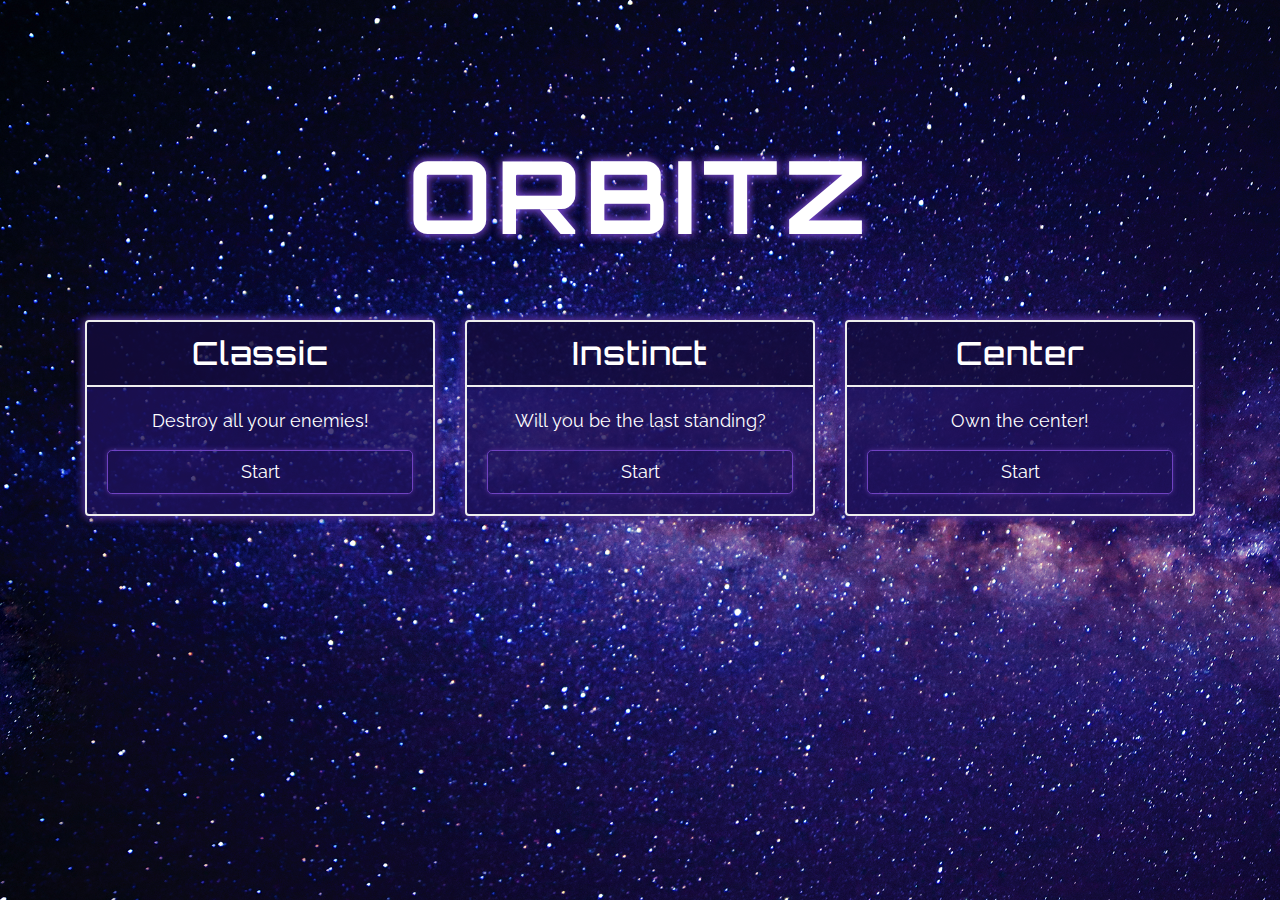
==== nye/index.html @ e964dbc4 "Más botonios" ====
<!doctype html>
<html>
<head>
    <meta charset="utf-8">
    <title>ORBITZ</title>
    <meta name="viewport" content="width=device-width, initial-scale=1">
    <meta http-equiv="X-UA-Compatible" content="IE=edge">
    <link rel="stylesheet" href="css/cyborg.css">
    <link rel="stylesheet" href="css/estilos.css">
    <link href="https://fonts.googleapis.com/css?family=Orbitron:400,500,900|Raleway:400,600" rel="stylesheet">
</head>
<body>
<div class="container">
    <h1>ORBITZ</h1>
    <!-- Modos de juego -->
    <div class="row center" id="modos">
        <div class="col-md-4">
            <div class="card text-white bg-primary mb-3">
                <div class="card-header"><h4 class="card-title">Classic</h4></div>
                <div class="card-body">

                    <p class="card-text">
                        Destroy all your enemies!
                    </p>

                    <a class="btn btn-outline-primary btn-lg btn-block btn_start" id="start_classic">Start</a>
                </div>
            </div>
        </div>
        <div class="col-md-4">
            <div class="card text-white bg-primary mb-3">
                <div class="card-header"><h4 class="card-title">Instinct</h4></div>
                <div class="card-body">

                    <p class="card-text">
                        Will you be the last standing?
                    </p>
                    <a class="btn btn-outline-primary btn-lg btn-block btn_start" id="start_instint">Start</a>
                </div>
            </div>
        </div>
        <div class="col-md-4">
            <div class="card text-white bg-primary mb-3">
                <div class="card-header"><h4 class="card-title">Center</h4></div>
                <div class="card-body">

                    <p class="card-text">Own the center!</p>

                    <a class="btn btn-outline-primary btn-lg btn-block btn_start" id="start_center">Start</a>
                </div>
            </div>
        </div>


    </div>

    <!-- Interfaz -->
    <div class="card text-white bg-primary mb-3" style="display: none" id="interfaz">
        <div class="card-header"><h4 class="card-title">Game options</h4></div>
        <div class="card-body card-text">

            <div class="row">
                <div class="col-md-3 col-sm-6" id="player_1">
                    <p>
                        <svg width="20" height="20">
                            <rect width="20" height="20" style="fill:#000099;" rx="2" ry="2"></rect>
                        </svg>&nbsp;&nbsp;&nbsp;

                        Space key
                    </p>
                </div>
                <div class="col-md-3 col-sm-6" id="player_2">
                    <p>
                        <svg width="20" height="20">
                            <rect width="20" height="20" style="fill:#990000;" rx="2" ry="2"></rect>
                        </svg>&nbsp;&nbsp;&nbsp;

                        Enter key
                    </p>
                </div>
                <div class="col-md-3 col-sm-6" id="player_3" style="opacity:0">
                    <p>
                        <svg width="20" height="20">
                            <rect width="20" height="20" style="fill:#009900;" rx="2" ry="2"></rect>
                        </svg>&nbsp;&nbsp;&nbsp;

                        Q key
                    </p>
                </div>
                <div class="col-md-3 col-sm-6" id="player_4" style="opacity:0">
                    <p>
                        <svg width="20" height="20">
                            <rect width="20" height="20" style="fill:#999900;" rx="2" ry="2"></rect>
                        </svg>&nbsp;&nbsp;&nbsp;

                        Dot key (.)
                    </p>
                </div>
            </div>

            <a class="btn btn-outline-primary" id="addPlayer">Add player</a>
            <a class="btn btn-outline-primary disabled" id="removePlayer">Remove player</a>

            <form action="">

                <br>

                <label>
                    <a class="btn btn-outline-primary active" id="blackholes">Black holes</a>
                </label>
                <label id="harmlessLabel">&nbsp;&gt;&gt;
                    <a class="btn btn-outline-primary" id="harmless">Harmless</a>
                </label>
                <br>
                <a class="btn btn-outline-primary btn-block btn-lg" id="initGame">Start game!</a>
            </form>

        </div>
    </div>
</div>

<audio src="../snd/curves_julien_menu.mp3" autoplay loop style="display: none"></audio>
<script>
    // Iniciar partida
    const addPlayer = document.getElementById('addPlayer');
    const removePlayer = document.getElementById('removePlayer');
    const blackholes = document.getElementById('blackholes');
    const harmlessLabel = document.getElementById('harmlessLabel');
    const harmless = document.getElementById('harmless');
    const initGame = document.getElementById('initGame');

    // Al hacer click en los botones iniciales, pasar a la siguiente pantalla
    const botones = document.getElementsByClassName('btn_start');
    Array.prototype.filter.call(botones, function (value) {
        value.onclick = function (ev) {
            document.getElementById('modos').style.display = 'none';
            document.getElementById('interfaz').style.display = 'block';
        }
    });

    // Añadir jugador
    let jugadoresN = 2;
    addPlayer.onclick = function (ev) {
        if (jugadoresN < 4) {
            ++jugadoresN;
        }
        actualizar();
    };

    removePlayer.onclick = function (ev) {
        if (jugadoresN > 2) {
            --jugadoresN;
        }
        actualizar();
    };
    
    function actualizar() {
        if (jugadoresN === 4) {
            addPlayer.classList.add("disabled");
        } else {
            addPlayer.classList.remove("disabled");
        }

        if (jugadoresN === 2) {
            removePlayer.classList.add("disabled");
        } else {
            removePlayer.classList.remove("disabled");
        }
        for (let i = 1; i <= 4; ++i) {
            let mostrar = i <= jugadoresN;
            document.getElementById('player_' + i).style.opacity = (mostrar ? "1" : "0");
        }
    }

    blackholes.onchange = function(ev) {
        harmlessLabel.style.display = (this.checked ? 'inline-block' : 'none');
    };

    initGame.onclick = function() {
        alert("empiesa no mas");
    };

    let toggle = function(ev) {
        if (ev.classList.contains("active")) {
            ev.classList.remove("active");
        } else {
            ev.classList.add("active");
        }
    };

    blackholes.onclick = function(ev) {
        toggle(this);
        if (this.classList.contains("active")) {
            harmlessLabel.style.display = "inline-block";
        } else {
            harmlessLabel.style.display = "none";
        }
    };

    harmless.onclick = function(ev) {
        toggle(this);
    }



</script>

</body>
</html>
---- nye/css/estilos.css ----
html {
    animation: example 200s infinite;
    animation-timing-function: linear;
    background: url('../../img/background_fijo.jpg') repeat fixed;
    background-position-y: 50%;
    background-size: auto 100%;
    background-color: black;
    height: 100%;
    width: 100%;
}

/* The animation code */
@keyframes example {
    from {
        background-position-x: 0;
    }
    to {
        background-position-x: 2627px;
    }
}


.card {
    background-color: rgba(30, 18, 90, 0.8) !important;
    border: 2px solid #EEE;
    box-shadow: 0 0 10px #4b2d91, 0 0 10px #4b2d91;
}

svg {
    display: inline-block;
    vertical-align: middle;
    border: 1px solid #eeeeee;
    border-radius: 5px;
}

.center {
   text-align: center
}
.card-text {
    font-size: 1.3em
}

.btn {
    box-shadow: 0 0 5px #4b2d91;
}

.card-header {
    padding: 0.75rem 1.25rem;
    margin-bottom: 0;
    background-color: rgba(0, 0, 0, 0.3);
    border-bottom: 2px solid #eee;
    font-weight: 500;
    letter-spacing: 1px;
}
h1, h2, h3, h4 {
    font-family: orbitron, sans-serif;
}

h4.card-title {
    margin-bottom: 0
}
body {
    font-family: Raleway, arial, sans-serif;
    background: inherit;
    margin: 15vh auto;
}

h1 {
    text-align: center;
    font-weight: bolder;
    font-size: 101px;
    letter-spacing: 5px;
    margin-bottom: 4rem;
    text-shadow: 0 0 10px #6f42c1, 0 0 10px #6f42c1;
}
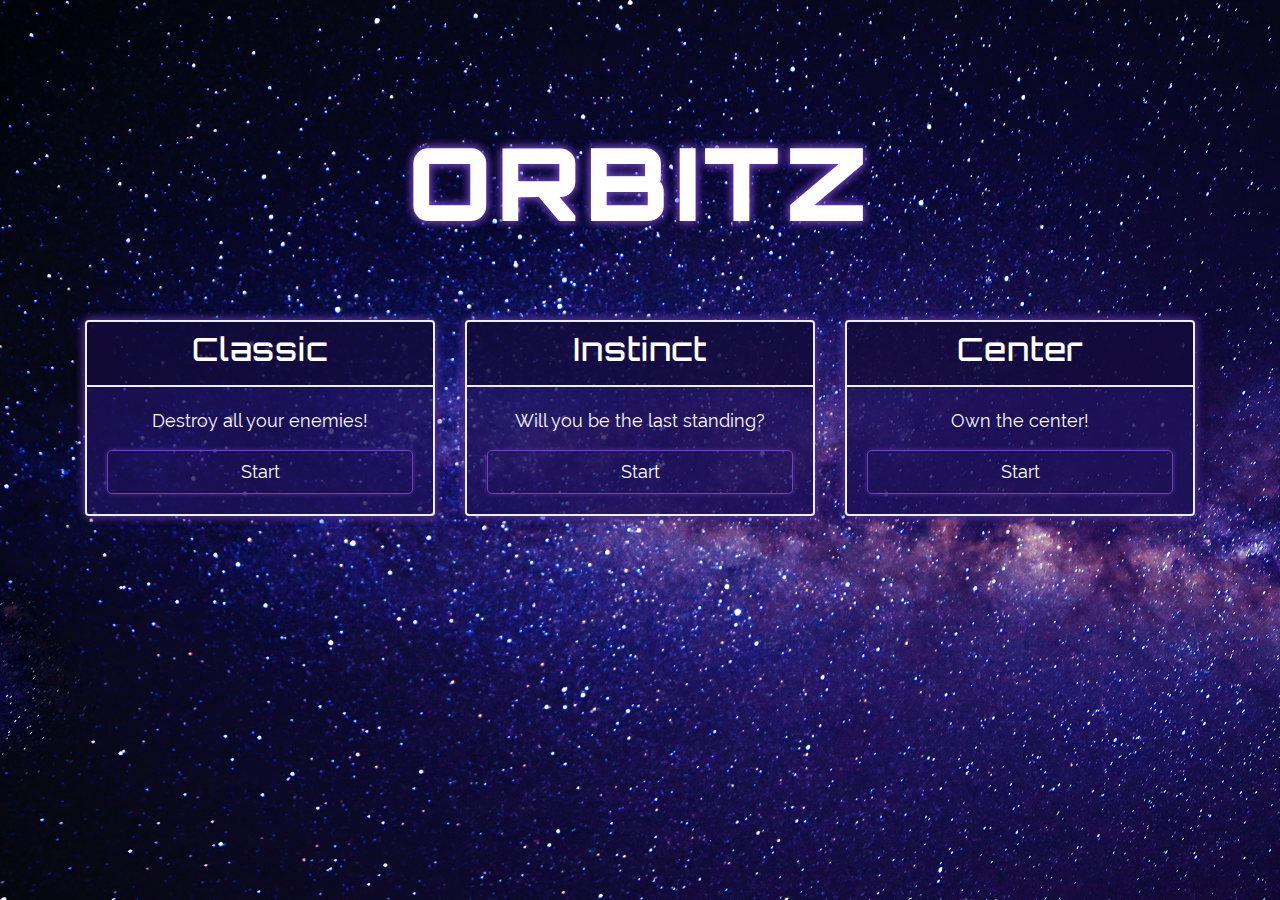
==== commit eb193a39: "Fuentes corregidas y tiempo" ====
--- a/nye/index.html
+++ b/nye/index.html
@@ -7,7 +7,8 @@
     <meta http-equiv="X-UA-Compatible" content="IE=edge">
     <link rel="stylesheet" href="css/cyborg.css">
     <link rel="stylesheet" href="css/estilos.css">
-    <link href="https://fonts.googleapis.com/css?family=Orbitron:400,500,900|Raleway:400,600" rel="stylesheet">
+    <!-- <link href="https://fonts.googleapis.com/css?family=Orbitron:400,500,900|Raleway:400,600" rel="stylesheet"> -->
+    <link rel="stylesheet" href="css/fonts.css">
 </head>
 <body>
 <div class="container">
@@ -15,7 +16,7 @@
     <!-- Modos de juego -->
     <div class="row center" id="modos">
         <div class="col-md-4">
-            <div class="card text-white bg-primary mb-3">
+            <div class="card text-white bg-primary">
                 <div class="card-header"><h4 class="card-title">Classic</h4></div>
                 <div class="card-body">
 
@@ -28,7 +29,7 @@
             </div>
         </div>
         <div class="col-md-4">
-            <div class="card text-white bg-primary mb-3">
+            <div class="card text-white bg-primary">
                 <div class="card-header"><h4 class="card-title">Instinct</h4></div>
                 <div class="card-body">
 
@@ -40,7 +41,7 @@
             </div>
         </div>
         <div class="col-md-4">
-            <div class="card text-white bg-primary mb-3">
+            <div class="card text-white bg-primary">
                 <div class="card-header"><h4 class="card-title">Center</h4></div>
                 <div class="card-body">
 
@@ -55,155 +56,72 @@
     </div>
 
     <!-- Interfaz -->
-    <div class="card text-white bg-primary mb-3" style="display: none" id="interfaz">
+    <div class="card text-white bg-primary" style="display: none" id="interfaz">
         <div class="card-header"><h4 class="card-title">Game options</h4></div>
         <div class="card-body card-text">
+            <div class="row">
+                <!-- Players -->
+                <div class="col-md-6">
+                    <h5 class="mb-3">Players</h5>
+                    <div id="player_1">
+                        <p>
+                            <svg width="20" height="20">
+                                <rect width="20" height="20" style="fill:#000099;" rx="2" ry="2"></rect>
+                            </svg>&nbsp;&nbsp;&nbsp;
 
-            <div class="row">
-                <div class="col-md-3 col-sm-6" id="player_1">
+                            Space key
+                        </p>
+                    </div>
+                    <div id="player_2">
+                        <p>
+                            <svg width="20" height="20">
+                                <rect width="20" height="20" style="fill:#990000;" rx="2" ry="2"></rect>
+                            </svg>&nbsp;&nbsp;&nbsp;
+
+                            Enter key
+                        </p>
+                    </div>
+                    <div id="player_3" style="opacity:0">
+                        <p>
+                            <svg width="20" height="20">
+                                <rect width="20" height="20" style="fill:#009900;" rx="2" ry="2"></rect>
+                            </svg>&nbsp;&nbsp;&nbsp;
+
+                            Q key
+                        </p>
+                    </div>
+                    <div id="player_4" style="opacity:0">
+                        <p>
+                            <svg width="20" height="20">
+                                <rect width="20" height="20" style="fill:#999900;" rx="2" ry="2"></rect>
+                            </svg>&nbsp;&nbsp;&nbsp;
+
+                            Dot key (.)
+                        </p>
+                    </div>
+
+                    <a class="btn btn-outline-primary" id="addPlayer">Add player</a>
+                    <a class="btn btn-outline-primary disabled" id="removePlayer">Remove player</a>
+                </div>
+                <!-- Opciones -->
+                <div class="col-md-6">
+                    <h5 class="mb-3 mt-4">Options</h5>
                     <p>
-                        <svg width="20" height="20">
-                            <rect width="20" height="20" style="fill:#000099;" rx="2" ry="2"></rect>
-                        </svg>&nbsp;&nbsp;&nbsp;
-
-                        Space key
+                        <a class="btn btn-outline-primary active" id="blackholes">Black holes</a>
+                        <a class="btn btn-outline-primary" id="harmless">Harmless</a>
                     </p>
-                </div>
-                <div class="col-md-3 col-sm-6" id="player_2">
                     <p>
-                        <svg width="20" height="20">
-                            <rect width="20" height="20" style="fill:#990000;" rx="2" ry="2"></rect>
-                        </svg>&nbsp;&nbsp;&nbsp;
-
-                        Enter key
-                    </p>
-                </div>
-                <div class="col-md-3 col-sm-6" id="player_3" style="opacity:0">
-                    <p>
-                        <svg width="20" height="20">
-                            <rect width="20" height="20" style="fill:#009900;" rx="2" ry="2"></rect>
-                        </svg>&nbsp;&nbsp;&nbsp;
-
-                        Q key
-                    </p>
-                </div>
-                <div class="col-md-3 col-sm-6" id="player_4" style="opacity:0">
-                    <p>
-                        <svg width="20" height="20">
-                            <rect width="20" height="20" style="fill:#999900;" rx="2" ry="2"></rect>
-                        </svg>&nbsp;&nbsp;&nbsp;
-
-                        Dot key (.)
+                        <a class="btn btn-outline-primary" id="time" data-time="0">Infinite time</a>
                     </p>
                 </div>
             </div>
-
-            <a class="btn btn-outline-primary" id="addPlayer">Add player</a>
-            <a class="btn btn-outline-primary disabled" id="removePlayer">Remove player</a>
-
-            <form action="">
-
-                <br>
-
-                <label>
-                    <a class="btn btn-outline-primary active" id="blackholes">Black holes</a>
-                </label>
-                <label id="harmlessLabel">&nbsp;&gt;&gt;
-                    <a class="btn btn-outline-primary" id="harmless">Harmless</a>
-                </label>
-                <br>
-                <a class="btn btn-outline-primary btn-block btn-lg" id="initGame">Start game!</a>
-            </form>
-
+            <a class="btn btn-outline-primary btn-block btn-lg mt-3" id="initGame">Start game!</a>
         </div>
     </div>
 </div>
 
 <audio src="../snd/curves_julien_menu.mp3" autoplay loop style="display: none"></audio>
-<script>
-    // Iniciar partida
-    const addPlayer = document.getElementById('addPlayer');
-    const removePlayer = document.getElementById('removePlayer');
-    const blackholes = document.getElementById('blackholes');
-    const harmlessLabel = document.getElementById('harmlessLabel');
-    const harmless = document.getElementById('harmless');
-    const initGame = document.getElementById('initGame');
-
-    // Al hacer click en los botones iniciales, pasar a la siguiente pantalla
-    const botones = document.getElementsByClassName('btn_start');
-    Array.prototype.filter.call(botones, function (value) {
-        value.onclick = function (ev) {
-            document.getElementById('modos').style.display = 'none';
-            document.getElementById('interfaz').style.display = 'block';
-        }
-    });
-
-    // Añadir jugador
-    let jugadoresN = 2;
-    addPlayer.onclick = function (ev) {
-        if (jugadoresN < 4) {
-            ++jugadoresN;
-        }
-        actualizar();
-    };
-
-    removePlayer.onclick = function (ev) {
-        if (jugadoresN > 2) {
-            --jugadoresN;
-        }
-        actualizar();
-    };
-    
-    function actualizar() {
-        if (jugadoresN === 4) {
-            addPlayer.classList.add("disabled");
-        } else {
-            addPlayer.classList.remove("disabled");
-        }
-
-        if (jugadoresN === 2) {
-            removePlayer.classList.add("disabled");
-        } else {
-            removePlayer.classList.remove("disabled");
-        }
-        for (let i = 1; i <= 4; ++i) {
-            let mostrar = i <= jugadoresN;
-            document.getElementById('player_' + i).style.opacity = (mostrar ? "1" : "0");
-        }
-    }
-
-    blackholes.onchange = function(ev) {
-        harmlessLabel.style.display = (this.checked ? 'inline-block' : 'none');
-    };
-
-    initGame.onclick = function() {
-        alert("empiesa no mas");
-    };
-
-    let toggle = function(ev) {
-        if (ev.classList.contains("active")) {
-            ev.classList.remove("active");
-        } else {
-            ev.classList.add("active");
-        }
-    };
-
-    blackholes.onclick = function(ev) {
-        toggle(this);
-        if (this.classList.contains("active")) {
-            harmlessLabel.style.display = "inline-block";
-        } else {
-            harmlessLabel.style.display = "none";
-        }
-    };
-
-    harmless.onclick = function(ev) {
-        toggle(this);
-    }
-
-
-
-</script>
+<script src="menu.js"></script>
 
 </body>
 </html>--- a/nye/css/fonts.css
+++ b/nye/css/fonts.css
@@ -0,0 +1,56 @@
+/* latin */
+@font-face {
+    font-family: 'Orbitron';
+    font-style: normal;
+    font-weight: 400;
+    src: local('Orbitron Regular'), local('Orbitron-Regular'), url(fonts/yMJRMIlzdpvBhQQL_Qq7dy0.woff2) format('woff2');
+    unicode-range: U+0000-00FF, U+0131, U+0152-0153, U+02BB-02BC, U+02C6, U+02DA, U+02DC, U+2000-206F, U+2074, U+20AC, U+2122, U+2191, U+2193, U+2212, U+2215, U+FEFF, U+FFFD;
+}
+/* latin */
+@font-face {
+    font-family: 'Orbitron';
+    font-style: normal;
+    font-weight: 500;
+    src: local('Orbitron Medium'), local('Orbitron-Medium'), url(fonts/yMJWMIlzdpvBhQQL_QJIVDh2qtA.woff2) format('woff2');
+    unicode-range: U+0000-00FF, U+0131, U+0152-0153, U+02BB-02BC, U+02C6, U+02DA, U+02DC, U+2000-206F, U+2074, U+20AC, U+2122, U+2191, U+2193, U+2212, U+2215, U+FEFF, U+FFFD;
+}
+/* latin */
+@font-face {
+    font-family: 'Orbitron';
+    font-style: normal;
+    font-weight: 900;
+    src: local('Orbitron Black'), local('Orbitron-Black'), url(fonts/yMJWMIlzdpvBhQQL_QI4UDh2qtA.woff2) format('woff2');
+    unicode-range: U+0000-00FF, U+0131, U+0152-0153, U+02BB-02BC, U+02C6, U+02DA, U+02DC, U+2000-206F, U+2074, U+20AC, U+2122, U+2191, U+2193, U+2212, U+2215, U+FEFF, U+FFFD;
+}
+/* latin-ext */
+@font-face {
+    font-family: 'Raleway';
+    font-style: normal;
+    font-weight: 400;
+    src: local('Raleway'), local('Raleway-Regular'), url(fonts/1Ptug8zYS_SKggPNyCMIT5lu.woff2) format('woff2');
+    unicode-range: U+0100-024F, U+0259, U+1E00-1EFF, U+2020, U+20A0-20AB, U+20AD-20CF, U+2113, U+2C60-2C7F, U+A720-A7FF;
+}
+/* latin */
+@font-face {
+    font-family: 'Raleway';
+    font-style: normal;
+    font-weight: 400;
+    src: local('Raleway'), local('Raleway-Regular'), url(fonts/1Ptug8zYS_SKggPNyC0ITw.woff2) format('woff2');
+    unicode-range: U+0000-00FF, U+0131, U+0152-0153, U+02BB-02BC, U+02C6, U+02DA, U+02DC, U+2000-206F, U+2074, U+20AC, U+2122, U+2191, U+2193, U+2212, U+2215, U+FEFF, U+FFFD;
+}
+/* latin-ext */
+@font-face {
+    font-family: 'Raleway';
+    font-style: normal;
+    font-weight: 600;
+    src: local('Raleway SemiBold'), local('Raleway-SemiBold'), url(fonts/1Ptrg8zYS_SKggPNwPIsWqhPAMif.woff2) format('woff2');
+    unicode-range: U+0100-024F, U+0259, U+1E00-1EFF, U+2020, U+20A0-20AB, U+20AD-20CF, U+2113, U+2C60-2C7F, U+A720-A7FF;
+}
+/* latin */
+@font-face {
+    font-family: 'Raleway';
+    font-style: normal;
+    font-weight: 600;
+    src: local('Raleway SemiBold'), local('Raleway-SemiBold'), url(fonts/1Ptrg8zYS_SKggPNwPIsWqZPAA.woff2) format('woff2');
+    unicode-range: U+0000-00FF, U+0131, U+0152-0153, U+02BB-02BC, U+02C6, U+02DA, U+02DC, U+2000-206F, U+2074, U+20AC, U+2122, U+2191, U+2193, U+2212, U+2215, U+FEFF, U+FFFD;
+}
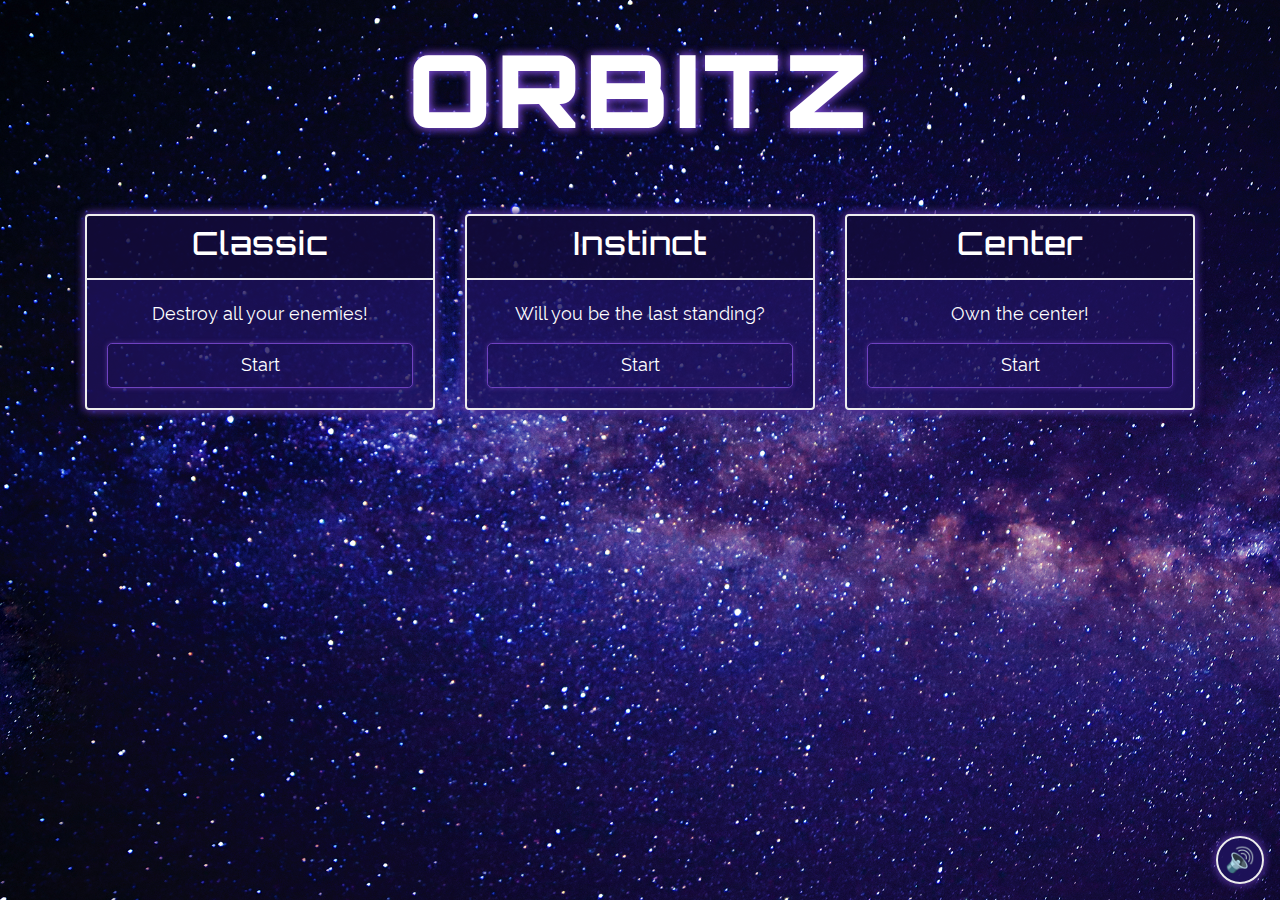
==== commit 7db0ed1e: "Algunas cosillas" ====
--- a/nye/index.html
+++ b/nye/index.html
@@ -15,7 +15,7 @@
     <h1>ORBITZ</h1>
     <!-- Modos de juego -->
     <div class="row center" id="modos">
-        <div class="col-md-4">
+        <div class="col-md-4 mb-3">
             <div class="card text-white bg-primary">
                 <div class="card-header"><h4 class="card-title">Classic</h4></div>
                 <div class="card-body">
@@ -28,7 +28,7 @@
                 </div>
             </div>
         </div>
-        <div class="col-md-4">
+        <div class="col-md-4 mb-3">
             <div class="card text-white bg-primary">
                 <div class="card-header"><h4 class="card-title">Instinct</h4></div>
                 <div class="card-body">
@@ -40,7 +40,7 @@
                 </div>
             </div>
         </div>
-        <div class="col-md-4">
+        <div class="col-md-4 mb-3">
             <div class="card text-white bg-primary">
                 <div class="card-header"><h4 class="card-title">Center</h4></div>
                 <div class="card-body">
@@ -120,7 +120,9 @@
     </div>
 </div>
 
-<audio src="../snd/curves_julien_menu.mp3" autoplay loop style="display: none"></audio>
+<button id="mute" data-sound="1">🔊</button>
+
+<audio src="../snd/curves_julien_menu.mp3" id="sonido" autoplay loop></audio>
 <script src="menu.js"></script>
 
 </body>
--- a/nye/css/estilos.css
+++ b/nye/css/estilos.css
@@ -19,7 +19,6 @@
     }
 }
 
-
 .card {
     background-color: rgba(30, 18, 90, 0.8) !important;
     border: 2px solid #EEE;
@@ -34,8 +33,9 @@
 }
 
 .center {
-   text-align: center
+    text-align: center
 }
+
 .card-text {
     font-size: 1.3em
 }
@@ -52,6 +52,7 @@
     font-weight: 500;
     letter-spacing: 1px;
 }
+
 h1, h2, h3, h4 {
     font-family: orbitron, sans-serif;
 }
@@ -59,10 +60,11 @@
 h4.card-title {
     margin-bottom: 0
 }
+
 body {
     font-family: Raleway, arial, sans-serif;
     background: inherit;
-    margin: 15vh auto;
+    margin: 3em;
 }
 
 h1 {
@@ -70,6 +72,47 @@
     font-weight: bolder;
     font-size: 101px;
     letter-spacing: 5px;
-    margin-bottom: 4rem;
+    margin-bottom: 0.5em;
     text-shadow: 0 0 10px #6f42c1, 0 0 10px #6f42c1;
+}
+
+#mute {
+    position: fixed;
+    right: 1rem;
+    bottom: 1rem;
+    font-size: 1.5rem;
+    border-radius: 100%;
+    width: 3rem;
+    height: 3rem;
+    text-align: center;
+    background-color: rgba(30, 18, 90, 0.95) !important;
+    border: 2px solid #EEE;
+    box-shadow: 0 0 10px #4b2d91, 0 0 10px #4b2d91;
+    padding: 0;
+}
+
+#sonido {
+    display: none
+}
+
+/* Pantallas medianas */
+@media (max-width: 767px) {
+    h1 {
+        font-size: 70px
+    }
+}
+
+/* Pantallas enanas */
+@media (max-width: 575px) {
+    h1 {
+        font-size: 2.5rem
+    }
+
+    h4 {
+        font-size: 1.5rem
+    }
+
+    body {
+        margin: 1em
+    }
 }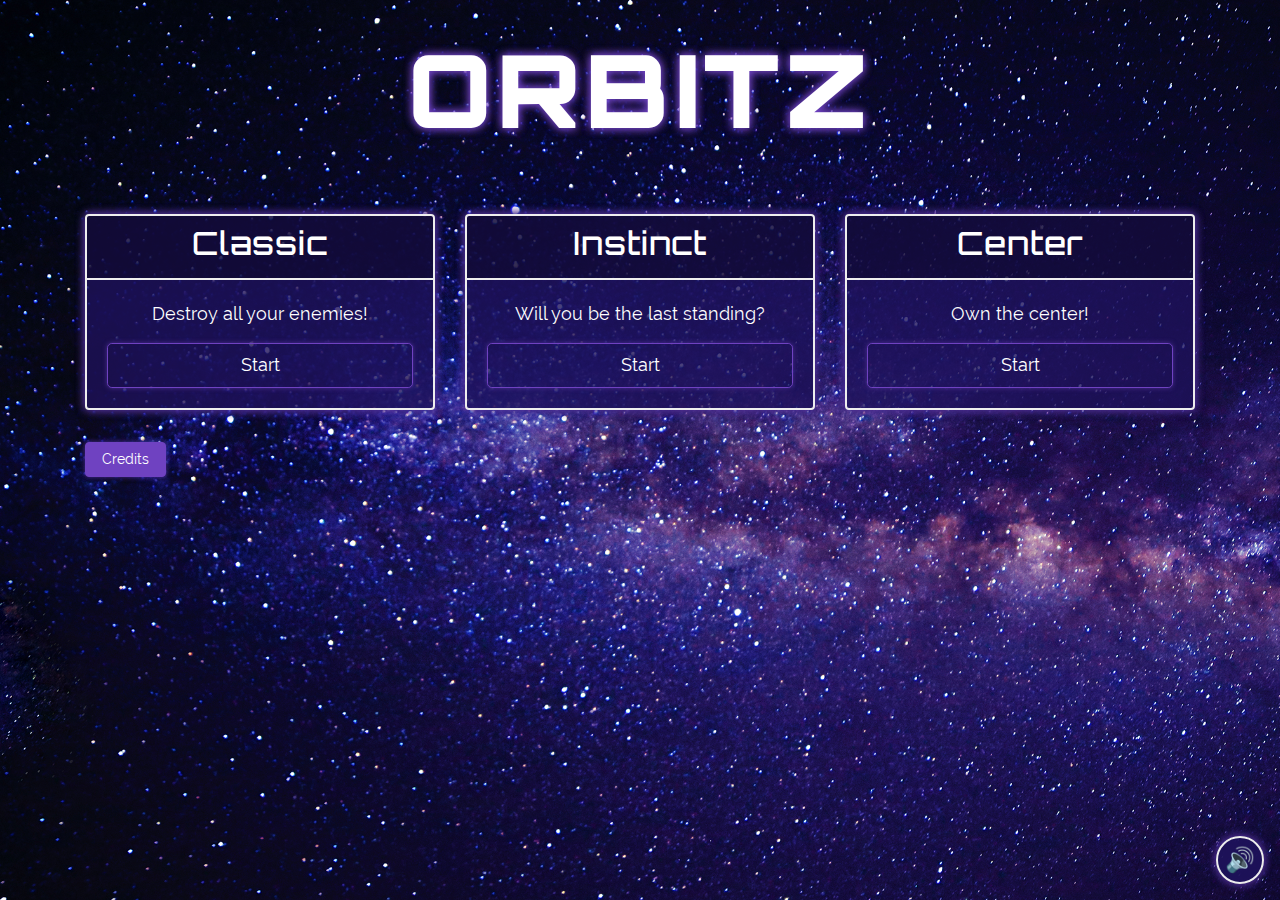
==== commit 475b429a: "Botones de navegación" ====
--- a/nye/index.html
+++ b/nye/index.html
@@ -14,109 +14,127 @@
 <div class="container">
     <h1>ORBITZ</h1>
     <!-- Modos de juego -->
-    <div class="row center" id="modos">
-        <div class="col-md-4 mb-3">
-            <div class="card text-white bg-primary">
-                <div class="card-header"><h4 class="card-title">Classic</h4></div>
-                <div class="card-body">
+    <div id="modos">
+        <div class="row center">
+            <div class="col-md-4 mb-3">
+                <div class="card text-white bg-primary">
+                    <div class="card-header"><h4 class="card-title">Classic</h4></div>
+                    <div class="card-body">
 
-                    <p class="card-text">
-                        Destroy all your enemies!
-                    </p>
+                        <p class="card-text">
+                            Destroy all your enemies!
+                        </p>
 
-                    <a class="btn btn-outline-primary btn-lg btn-block btn_start" id="start_classic">Start</a>
+                        <a class="btn btn-outline-primary btn-lg btn-block btn_start" id="start_classic">Start</a>
+                    </div>
                 </div>
             </div>
-        </div>
-        <div class="col-md-4 mb-3">
-            <div class="card text-white bg-primary">
-                <div class="card-header"><h4 class="card-title">Instinct</h4></div>
-                <div class="card-body">
+            <div class="col-md-4 mb-3">
+                <div class="card text-white bg-primary">
+                    <div class="card-header"><h4 class="card-title">Instinct</h4></div>
+                    <div class="card-body">
 
-                    <p class="card-text">
-                        Will you be the last standing?
-                    </p>
-                    <a class="btn btn-outline-primary btn-lg btn-block btn_start" id="start_instint">Start</a>
+                        <p class="card-text">
+                            Will you be the last standing?
+                        </p>
+                        <a class="btn btn-outline-primary btn-lg btn-block btn_start" id="start_instint">Start</a>
+                    </div>
                 </div>
             </div>
-        </div>
-        <div class="col-md-4 mb-3">
-            <div class="card text-white bg-primary">
-                <div class="card-header"><h4 class="card-title">Center</h4></div>
-                <div class="card-body">
+            <div class="col-md-4 mb-3">
+                <div class="card text-white bg-primary">
+                    <div class="card-header"><h4 class="card-title">Center</h4></div>
+                    <div class="card-body">
 
-                    <p class="card-text">Own the center!</p>
+                        <p class="card-text">Own the center!</p>
 
-                    <a class="btn btn-outline-primary btn-lg btn-block btn_start" id="start_center">Start</a>
+                        <a class="btn btn-outline-primary btn-lg btn-block btn_start" id="start_center">Start</a>
+                    </div>
                 </div>
             </div>
         </div>
 
-
+        <a class="btn btn-primary text-white mt-3" id="goCredits">Credits</a>
     </div>
 
     <!-- Interfaz -->
-    <div class="card text-white bg-primary" style="display: none" id="interfaz">
-        <div class="card-header"><h4 class="card-title">Game options</h4></div>
-        <div class="card-body card-text">
-            <div class="row">
-                <!-- Players -->
-                <div class="col-md-6">
-                    <h5 class="mb-3">Players</h5>
-                    <div id="player_1">
+    <div id="interfaz" style="display: none">
+        <div class="card text-white bg-primary">
+            <div class="card-header"><h4 class="card-title">Game options</h4></div>
+            <div class="card-body card-text">
+                <div class="row">
+                    <!-- Players -->
+                    <div class="col-md-6">
+                        <h5 class="mb-3">Players</h5>
+                        <div id="player_1">
+                            <p>
+                                <svg width="20" height="20">
+                                    <rect width="20" height="20" style="fill:#000099;" rx="2" ry="2"></rect>
+                                </svg>&nbsp;&nbsp;&nbsp;
+
+                                Space key
+                            </p>
+                        </div>
+                        <div id="player_2">
+                            <p>
+                                <svg width="20" height="20">
+                                    <rect width="20" height="20" style="fill:#990000;" rx="2" ry="2"></rect>
+                                </svg>&nbsp;&nbsp;&nbsp;
+
+                                Enter key
+                            </p>
+                        </div>
+                        <div id="player_3" style="opacity:0">
+                            <p>
+                                <svg width="20" height="20">
+                                    <rect width="20" height="20" style="fill:#009900;" rx="2" ry="2"></rect>
+                                </svg>&nbsp;&nbsp;&nbsp;
+
+                                Q key
+                            </p>
+                        </div>
+                        <div id="player_4" style="opacity:0">
+                            <p>
+                                <svg width="20" height="20">
+                                    <rect width="20" height="20" style="fill:#999900;" rx="2" ry="2"></rect>
+                                </svg>&nbsp;&nbsp;&nbsp;
+
+                                Dot key (.)
+                            </p>
+                        </div>
+
+                        <a class="btn btn-outline-primary" id="addPlayer">Add player</a>
+                        <a class="btn btn-outline-primary disabled" id="removePlayer">Remove player</a>
+                    </div>
+                    <!-- Opciones -->
+                    <div class="col-md-6">
+                        <h5 class="mb-3 mt-4">Options</h5>
                         <p>
-                            <svg width="20" height="20">
-                                <rect width="20" height="20" style="fill:#000099;" rx="2" ry="2"></rect>
-                            </svg>&nbsp;&nbsp;&nbsp;
-
-                            Space key
+                            <a class="btn btn-outline-primary active" id="blackholes">Black holes</a>
+                            <a class="btn btn-outline-primary" id="harmless">Harmless</a>
+                        </p>
+                        <p>
+                            <a class="btn btn-outline-primary" id="time" data-time="0">Infinite time</a>
                         </p>
                     </div>
-                    <div id="player_2">
-                        <p>
-                            <svg width="20" height="20">
-                                <rect width="20" height="20" style="fill:#990000;" rx="2" ry="2"></rect>
-                            </svg>&nbsp;&nbsp;&nbsp;
+                </div>
+                <a class="btn btn-primary btn-block btn-lg mt-3" id="initGame">Start game!</a>
+            </div>
+        </div>
 
-                            Enter key
-                        </p>
-                    </div>
-                    <div id="player_3" style="opacity:0">
-                        <p>
-                            <svg width="20" height="20">
-                                <rect width="20" height="20" style="fill:#009900;" rx="2" ry="2"></rect>
-                            </svg>&nbsp;&nbsp;&nbsp;
+        <a class="btn btn-primary text-white mt-3 goBack">Go back</a>
+    </div>
 
-                            Q key
-                        </p>
-                    </div>
-                    <div id="player_4" style="opacity:0">
-                        <p>
-                            <svg width="20" height="20">
-                                <rect width="20" height="20" style="fill:#999900;" rx="2" ry="2"></rect>
-                            </svg>&nbsp;&nbsp;&nbsp;
+    <!-- Creditos -->
+    <div id="creditos" style="display: none">
+        <div class="card text-white bg-primary">
+            <div class="card-header"><h4 class="card-title">Credits</h4></div>
+            <div class="card-body card-text">
+                <p>Please insert credits here</p>
+            </div>
+        </div>
 
-                            Dot key (.)
-                        </p>
-                    </div>
-
-                    <a class="btn btn-outline-primary" id="addPlayer">Add player</a>
-                    <a class="btn btn-outline-primary disabled" id="removePlayer">Remove player</a>
-                </div>
-                <!-- Opciones -->
-                <div class="col-md-6">
-                    <h5 class="mb-3 mt-4">Options</h5>
-                    <p>
-                        <a class="btn btn-outline-primary active" id="blackholes">Black holes</a>
-                        <a class="btn btn-outline-primary" id="harmless">Harmless</a>
-                    </p>
-                    <p>
-                        <a class="btn btn-outline-primary" id="time" data-time="0">Infinite time</a>
-                    </p>
-                </div>
-            </div>
-            <a class="btn btn-outline-primary btn-block btn-lg mt-3" id="initGame">Start game!</a>
-        </div>
+        <a class="btn btn-primary text-white mt-3 goBack">Go back</a>
     </div>
 </div>
 
--- a/nye/css/estilos.css
+++ b/nye/css/estilos.css
@@ -91,6 +91,12 @@
     padding: 0;
 }
 
+.btn-primary:hover {
+    color: #fff;
+    background-color: rgba(111, 66, 193, 0.5);
+    border-color: rgb(30, 18, 90);
+}
+
 #sonido {
     display: none
 }
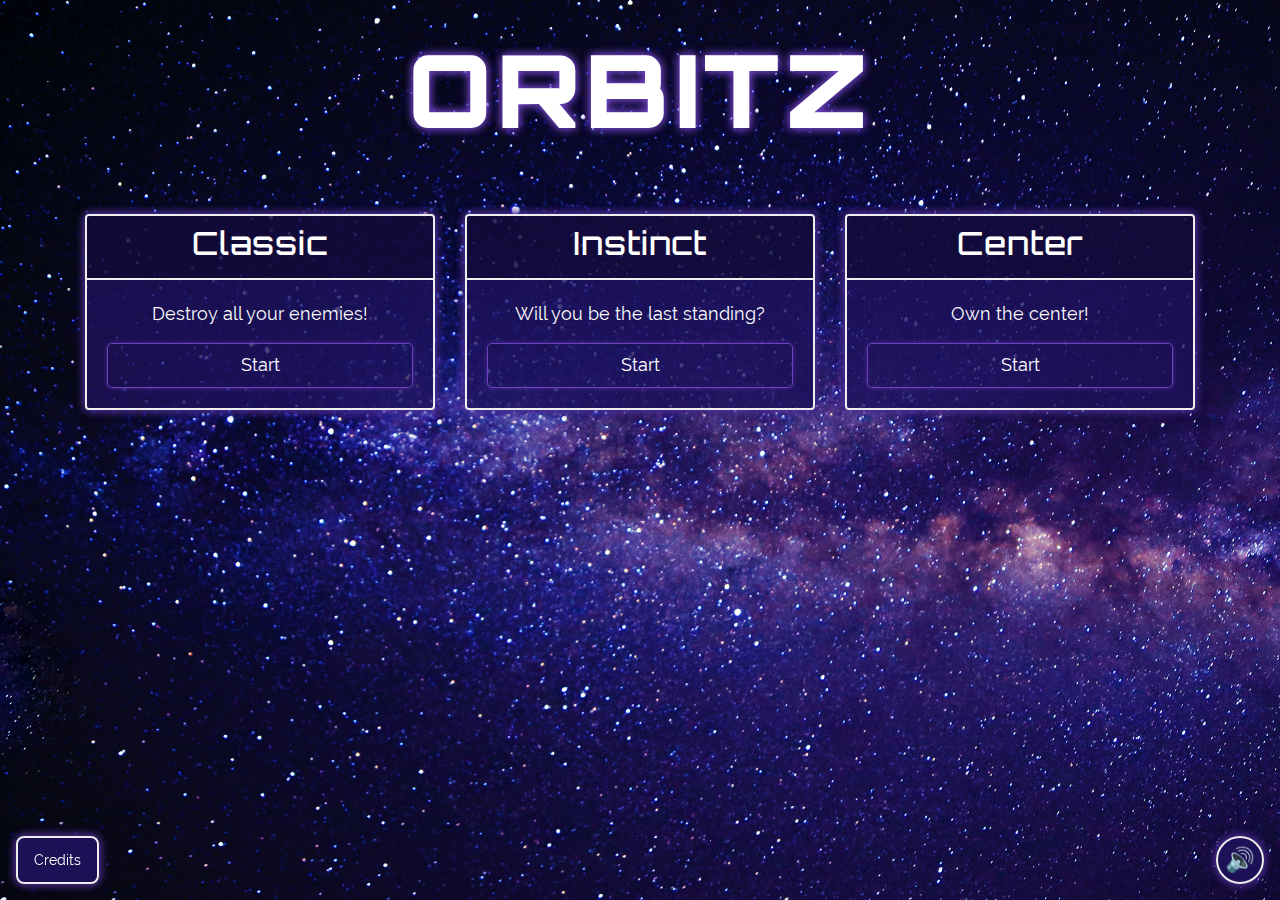
==== commit 56905b38: "Creditos" ====
--- a/nye/index.html
+++ b/nye/index.html
@@ -2,7 +2,7 @@
 <html>
 <head>
     <meta charset="utf-8">
-    <title>ORBITZ</title>
+    <title>🌌 ORBITZ</title>
     <meta name="viewport" content="width=device-width, initial-scale=1">
     <meta http-equiv="X-UA-Compatible" content="IE=edge">
     <link rel="stylesheet" href="css/cyborg.css">
@@ -53,8 +53,6 @@
                 </div>
             </div>
         </div>
-
-        <a class="btn btn-primary text-white mt-3" id="goCredits">Credits</a>
     </div>
 
     <!-- Interfaz -->
@@ -139,6 +137,7 @@
 </div>
 
 <button id="mute" data-sound="1">🔊</button>
+<button id="goCredits">Credits</button>
 
 <audio src="../snd/curves_julien_menu.mp3" id="sonido" autoplay loop></audio>
 <script src="menu.js"></script>
--- a/nye/css/estilos.css
+++ b/nye/css/estilos.css
@@ -91,6 +91,20 @@
     padding: 0;
 }
 
+#goCredits {
+    position: fixed;
+    left: 1rem;
+    bottom: 1rem;
+    color: white;
+    border-radius: 0.5rem;
+    height: 3rem;
+    text-align: center;
+    background-color: rgba(30, 18, 90, 0.95) !important;
+    border: 2px solid #EEE;
+    box-shadow: 0 0 10px #4b2d91, 0 0 10px #4b2d91;
+    padding: 0 1rem;
+}
+
 .btn-primary:hover {
     color: #fff;
     background-color: rgba(111, 66, 193, 0.5);
